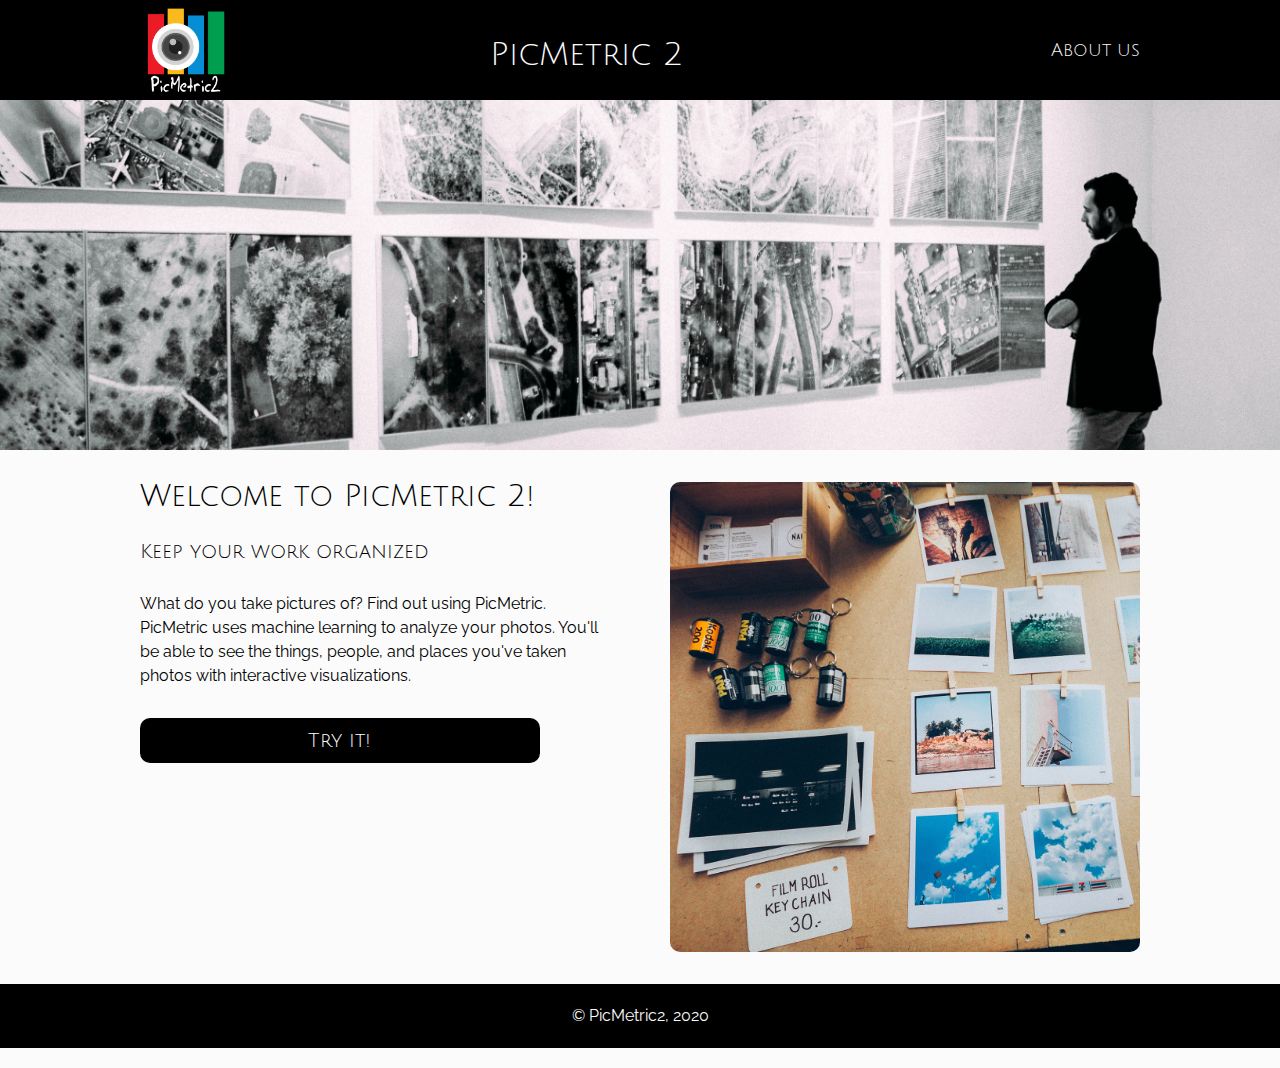
==== index.html @ 3ca545c9 "main page" ====
<!DOCTYPE html>

<html lang='en'>
    <head>
        <meta charset="utf-8">
        <title>Marketing page for PicMetric2</title>
        <meta name="viewport" content="width=device-width, initial-scale=1.0">
        <link href="https://fonts.googleapis.com/css?family=Julius+Sans+One|Raleway&display=swap" rel="stylesheet">
        <link href="css/Normalize.css" rel="stylesheet">
        <link href="css/index.css" rel="stylesheet">
    </head>

    <body>
        <nav>
            <div class="navContainer">
                <img src="img/logoPngW.png" alt="logo of picmetric2">
                <h1>PicMetric 2</h1>
                <div class="menu">
                    <a href="#">About us</a>
                </div>
            </div>
        </nav>

        <header>
            <div class="head">
                <img src="img/antweb.jpg" alt="header image">
            </div>
        </header>

        <div class="container home">
            <section class="content-section">
                <div class="text-content">
                    <h2>Welcome to PicMetric 2!</h2>
                    <h3>Keep your work organized</h3>
                    <p>What do you take pictures of? Find out using PicMetric. PicMetric uses machine learning to analyze your photos. You'll be able to see the things, people, and places you've taken photos with interactive visualizations.</p>
                    <div><a  class="btn" href="#">Try it!</a></div>
                </div>
                <div class="img-content">
                    <img src="img/soraweb.jpg" alt="picture for sign up">
                </div>
            </section>
        </div>

        <footer class="footer">
            <p class="copyright">&copy; PicMetric2, 2020</p>
        </footer>

    </body>

</html>
---- css/index.css ----
/* http://meyerweb.com/eric/tools/css/reset/ 
   v2.0 | 20110126
   License: none (public domain)
*/
html,
body,
div,
span,
applet,
object,
iframe,
h1,
h2,
h3,
h4,
h5,
h6,
p,
blockquote,
pre,
a,
abbr,
acronym,
address,
big,
cite,
code,
del,
dfn,
em,
img,
ins,
kbd,
q,
s,
samp,
small,
strike,
strong,
sub,
sup,
tt,
var,
b,
u,
i,
center,
dl,
dt,
dd,
ol,
ul,
li,
fieldset,
form,
label,
legend,
table,
caption,
tbody,
tfoot,
thead,
tr,
th,
td,
article,
aside,
canvas,
details,
embed,
figure,
figcaption,
footer,
header,
hgroup,
menu,
nav,
output,
ruby,
section,
summary,
time,
mark,
audio,
video {
  margin: 0;
  padding: 0;
  border: 0;
  font-size: 100%;
  font: inherit;
  vertical-align: baseline;
}
/* HTML5 display-role reset for older browsers */
article,
aside,
details,
figcaption,
figure,
footer,
header,
hgroup,
menu,
nav,
section {
  display: block;
}
body {
  line-height: 1;
}
ol,
ul {
  list-style: none;
}
blockquote,
q {
  quotes: none;
}
blockquote:before,
blockquote:after,
q:before,
q:after {
  content: '';
  content: none;
}
table {
  border-collapse: collapse;
  border-spacing: 0;
}
* {
  box-sizing: border-box;
}
html {
  font-size: 62.5%;
}
html,
body {
  font-family: 'Raleway', sans-serif;
  background-color: #FBFBFB;
}
h1,
h2,
h3,
h4,
h5 {
  font-family: 'Julius Sans One', sans-serif;
}
h1 {
  font-size: 3.2rem;
  padding-bottom: 10px;
  margin-top: 2rem;
}
h2 {
  font-size: 3rem;
  padding-bottom: 10px;
}
h3 {
  font-size: 2rem;
  padding-bottom: 10px;
  margin-top: 2rem;
}
p {
  line-height: 1.5;
  font-size: 1.6rem;
  padding-bottom: 10px;
  margin-top: 2rem;
  margin-bottom: 2rem;
}
img {
  max-width: 100%;
  height: auto;
}
.container {
  max-width: 1000px;
  width: 100%;
  margin: 0 auto;
}
nav {
  display: flex;
  justify-content: center;
  background-color: black;
  color: #FBFBFB;
}
nav .navContainer {
  display: flex;
  justify-content: space-between;
  align-items: center;
  width: 100%;
  max-width: 1000px;
}
nav .navContainer .menu {
  display: flex;
  width: 20%;
  justify-content: flex-end;
}
nav .navContainer .menu a {
  text-decoration: none;
  font-family: 'Julius Sans One', sans-serif;
  font-size: 1.8rem;
  color: #FBFBFB;
}
nav .navContainer .menu a:hover {
  color: darkgray;
  cursor: pointer;
}
@media (max-width: 500px) {
  nav .navContainer {
    flex-direction: column;
  }
  nav .navContainer .menu {
    width: 100%;
  }
}
nav .navContainer img {
  height: 10rem;
}
.footer {
  width: 100%;
  background: black;
}
.footer p {
  text-align: center;
  color: #FBFBFB;
  font-size: 1.6rem;
  padding: 20px;
}
header {
  display: flex;
  justify-content: center;
}
header .head img {
  animation-name: head;
  animation-timing-function: ease-in-out;
  animation-iteration-count: 1;
  animation-duration: 3s;
  animation-direction: alternate;
}
.home .content-section {
  margin: 30px 0;
  display: flex;
  flex-wrap: wrap;
  justify-content: space-between;
}
.home .content-section .text-content {
  width: 48%;
  padding-right: 1%;
}
.home .content-section .text-content .btn {
  text-decoration: none;
  font-family: 'Julius Sans One', sans-serif;
  display: block;
  background-color: black;
  cursor: pointer;
  width: 85%;
  height: 45px;
  font-size: 2rem;
  border-radius: 10px;
  text-align: center;
  padding-top: 1.3rem;
  color: white;
}
.home .content-section .text-content .btn:hover {
  background-color: darkgray;
}
.home .content-section .img-content {
  width: 48%;
  padding-left: 1%;
}
.home .content-section .img-content img {
  border-radius: 10px;
}
@media (max-width: 500px) {
  .home .content-section {
    flex-direction: column;
    justify-content: center;
  }
  .home .content-section .text-content {
    width: 100%;
  }
  .home .content-section .img-content {
    width: 100%;
  }
}
@keyframes head {
  0% {
    opacity: 0;
  }
  100% {
    opacity: 1;
  }
}
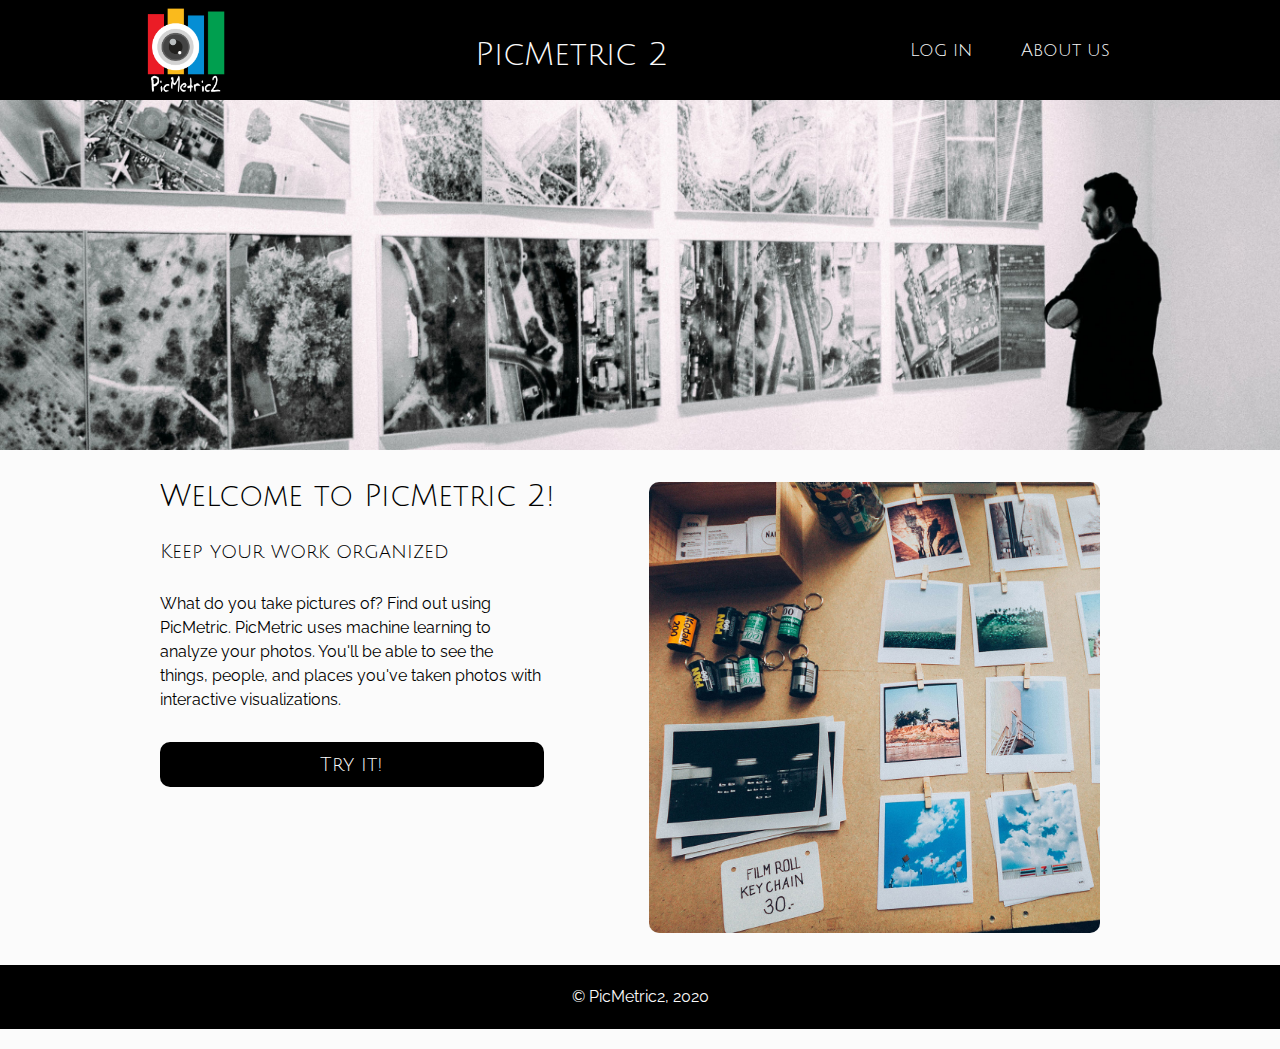
==== commit bbb7bced: "mobile version" ====
--- a/index.html
+++ b/index.html
@@ -16,6 +16,7 @@
                 <img src="img/logoPngW.png" alt="logo of picmetric2">
                 <h1>PicMetric 2</h1>
                 <div class="menu">
+                    <a href="#">Log in</a>
                     <a href="#">About us</a>
                 </div>
             </div>
--- a/css/index.css
+++ b/css/index.css
@@ -190,7 +190,8 @@
 nav .navContainer .menu {
   display: flex;
   width: 20%;
-  justify-content: flex-end;
+  justify-content: space-between;
+  margin-right: 3rem;
 }
 nav .navContainer .menu a {
   text-decoration: none;
@@ -199,19 +200,36 @@
   color: #FBFBFB;
 }
 nav .navContainer .menu a:hover {
-  color: darkgray;
+  color: #C0C0C0;
   cursor: pointer;
+}
+nav .navContainer img {
+  height: 10rem;
+}
+@media (max-width: 800px) {
+  nav .navContainer {
+    margin-right: 3rem;
+    margin-left: 3rem;
+  }
+  nav .navContainer .menu {
+    width: 30%;
+  }
 }
 @media (max-width: 500px) {
   nav .navContainer {
     flex-direction: column;
   }
+  nav .navContainer h1 {
+    display: none;
+  }
+  nav .navContainer img {
+    height: 20rem;
+  }
   nav .navContainer .menu {
     width: 100%;
-  }
-}
-nav .navContainer img {
-  height: 10rem;
+    justify-content: space-around;
+    padding-bottom: 2rem;
+  }
 }
 .footer {
   width: 100%;
@@ -235,7 +253,7 @@
   animation-direction: alternate;
 }
 .home .content-section {
-  margin: 30px 0;
+  margin: 30px 2rem;
   display: flex;
   flex-wrap: wrap;
   justify-content: space-between;
@@ -243,6 +261,9 @@
 .home .content-section .text-content {
   width: 48%;
   padding-right: 1%;
+}
+.home .content-section .text-content p {
+  width: 85%;
 }
 .home .content-section .text-content .btn {
   text-decoration: none;
@@ -256,28 +277,57 @@
   border-radius: 10px;
   text-align: center;
   padding-top: 1.3rem;
-  color: white;
+  color: #FBFBFB;
 }
 .home .content-section .text-content .btn:hover {
-  background-color: darkgray;
+  background-color: #C0C0C0;
+}
+@media (max-width: 800px) {
+  .home .content-section .text-content {
+    width: 60%;
+  }
+  .home .content-section .text-content p {
+    width: 95%;
+  }
+  .home .content-section .text-content .btn {
+    width: 95%;
+  }
 }
 .home .content-section .img-content {
   width: 48%;
   padding-left: 1%;
+  margin-right: 2rem;
 }
 .home .content-section .img-content img {
   border-radius: 10px;
+}
+@media (max-width: 800px) {
+  .home .content-section .img-content {
+    width: 35%;
+    margin-left: 0;
+  }
 }
 @media (max-width: 500px) {
   .home .content-section {
     flex-direction: column;
     justify-content: center;
+    margin: 0;
   }
   .home .content-section .text-content {
     width: 100%;
+    margin: 1rem;
+    padding: 0 3rem 0 1rem;
+  }
+  .home .content-section .text-content p {
+    width: 100%;
+  }
+  .home .content-section .text-content .btn {
+    width: 100%;
   }
   .home .content-section .img-content {
-    width: 100%;
+    margin: 1rem;
+    width: 100%;
+    padding: 0 3rem 0 1rem;
   }
 }
 @keyframes head {
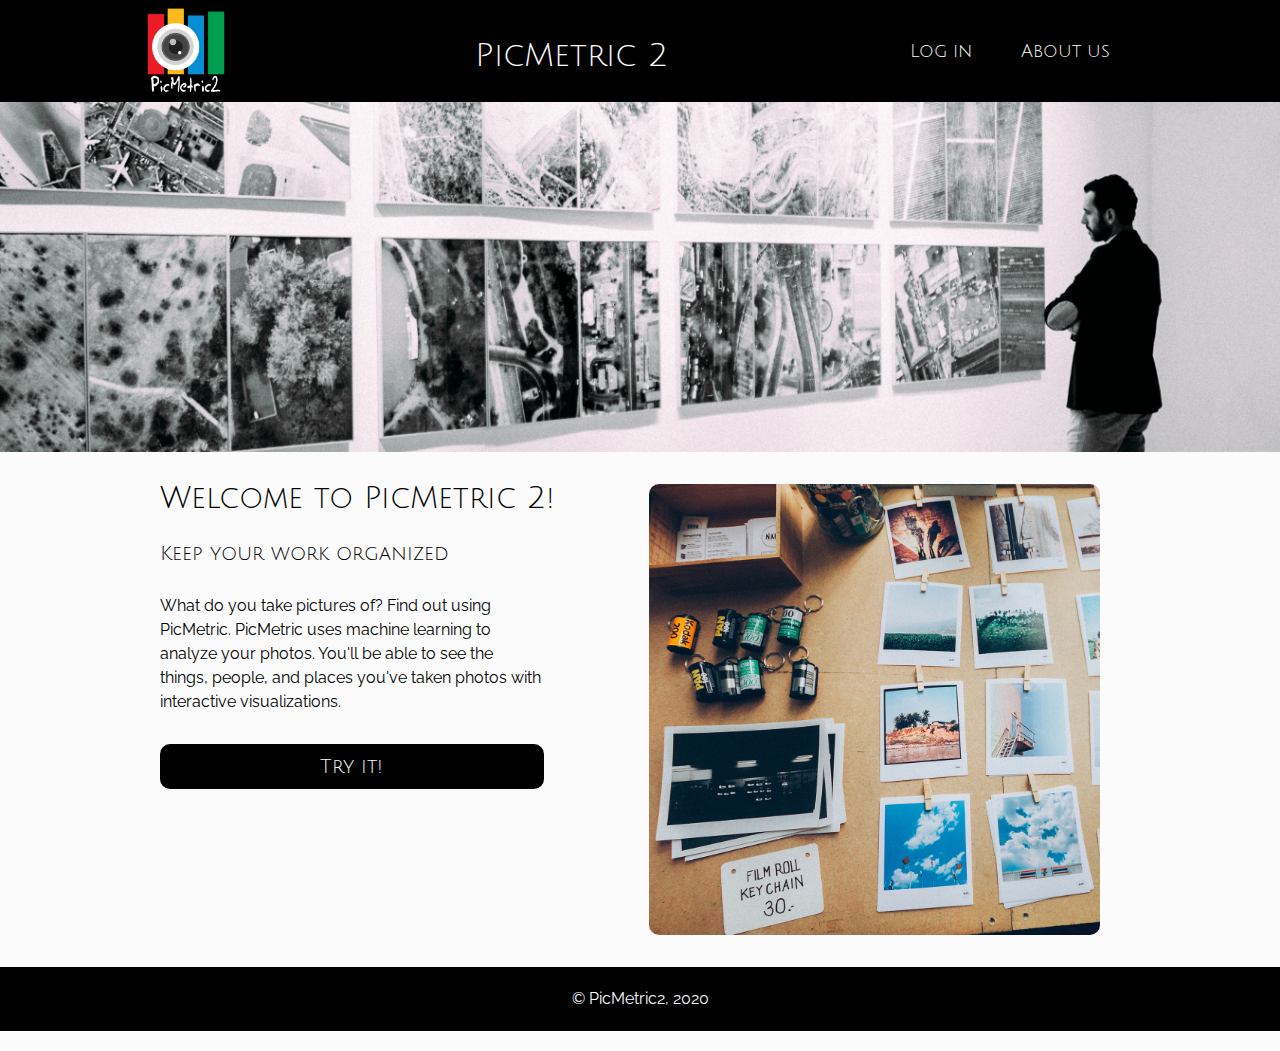
==== commit fb83ac57: "html for about page" ====
--- a/index.html
+++ b/index.html
@@ -13,11 +13,11 @@
     <body>
         <nav>
             <div class="navContainer">
-                <img src="img/logoPngW.png" alt="logo of picmetric2">
+                <a href="index.html"> <img src="img/logoPngW.png" alt="logo of picmetric2"></a>
                 <h1>PicMetric 2</h1>
                 <div class="menu">
                     <a href="#">Log in</a>
-                    <a href="#">About us</a>
+                    <a href="about.html">About us</a>
                 </div>
             </div>
         </nav>
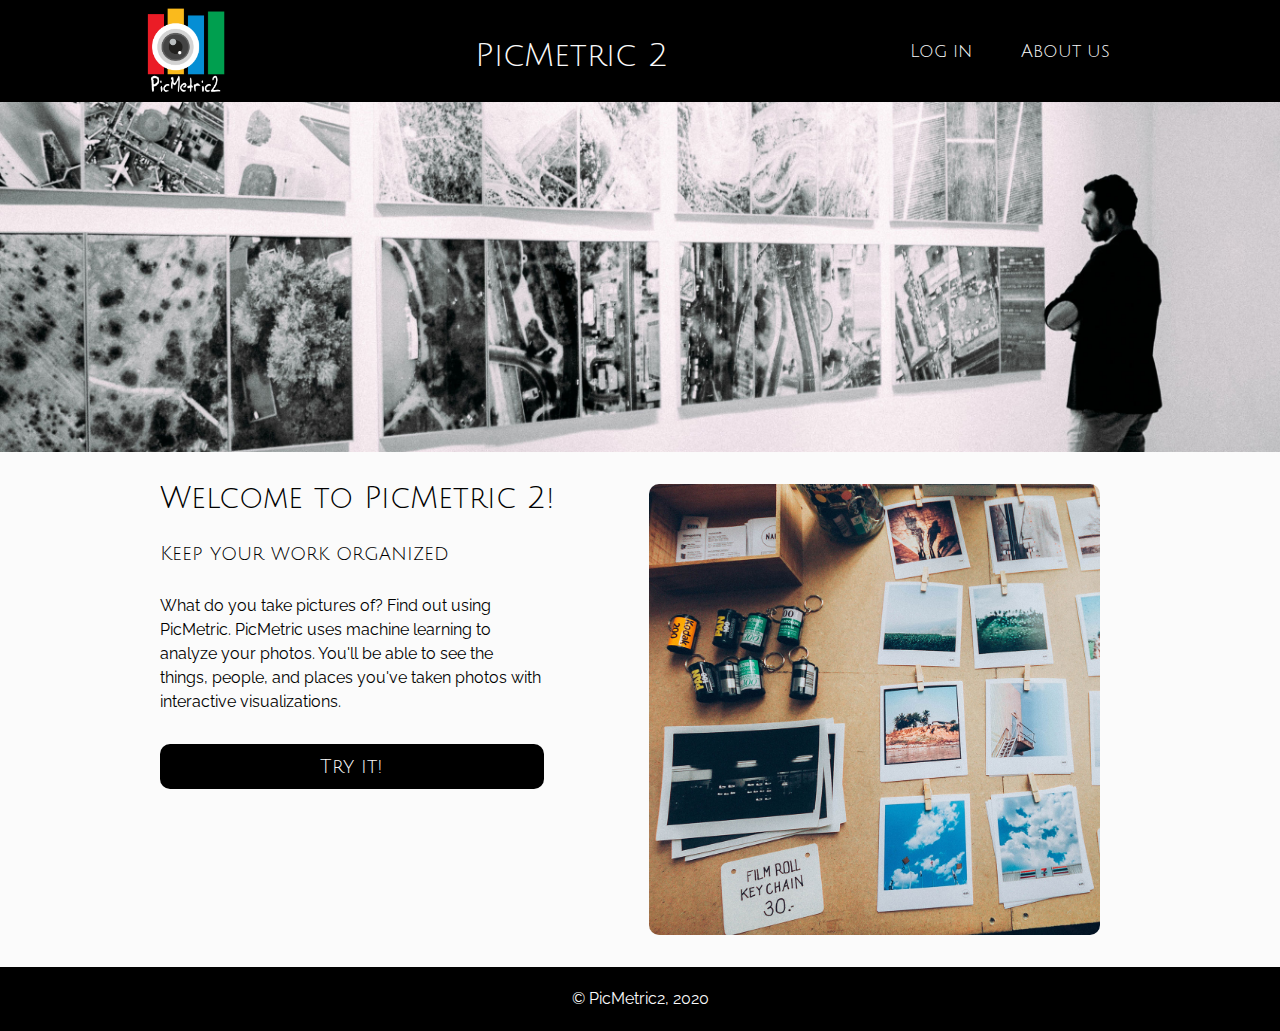
==== commit d786f5fa: "fixed problem with footer" ====
--- a/index.html
+++ b/index.html
@@ -28,6 +28,7 @@
             </div>
         </header>
 
+        
         <div class="container home">
             <section class="content-section">
                 <div class="text-content">
@@ -42,6 +43,7 @@
             </section>
         </div>
 
+
         <footer class="footer">
             <p class="copyright">&copy; PicMetric2, 2020</p>
         </footer>
--- a/css/index.css
+++ b/css/index.css
@@ -234,12 +234,15 @@
 .footer {
   width: 100%;
   background: black;
+  margin: 0;
+  padding: 0;
 }
 .footer p {
   text-align: center;
   color: #FBFBFB;
   font-size: 1.6rem;
   padding: 20px;
+  margin: 0;
 }
 header {
   display: flex;
@@ -303,7 +306,7 @@
 }
 @media (max-width: 800px) {
   .home .content-section .img-content {
-    width: 35%;
+    width: 38%;
     margin-left: 0;
   }
 }
@@ -338,3 +341,67 @@
     opacity: 1;
   }
 }
+.abouttop {
+  display: flex;
+  width: 100%;
+  margin: 0;
+  padding: 0;
+}
+.abouttop .meet {
+  width: 50%;
+  padding: 10rem 0 0 7rem;
+}
+@media (max-width: 800px) {
+  .abouttop .meet {
+    padding: 1.5rem 0 0 1.5rem;
+  }
+}
+.abouttop .teampic {
+  display: flex;
+  justify-content: flex-end;
+  width: 50%;
+  margin: 0;
+  padding: 0;
+}
+.abouttop .teampic img {
+  display: flex;
+  justify-content: flex-end;
+  margin: 0;
+  padding: 0;
+}
+@media (max-width: 500px) {
+  .abouttop {
+    flex-direction: column-reverse;
+  }
+  .abouttop .meet {
+    width: 100%;
+  }
+  .abouttop .teampic {
+    justify-content: flex-end;
+    width: 100%;
+  }
+  .abouttop .teampic img {
+    width: 100%;
+  }
+}
+.aboutteam {
+  display: flex;
+  flex-wrap: wrap;
+  justify-content: center;
+  color: #FBFBFB;
+  background-color: black;
+}
+.aboutteam div {
+  margin: 2rem;
+  width: 30%;
+}
+@media (max-width: 800px) {
+  .aboutteam div {
+    width: 40%;
+  }
+}
+@media (max-width: 500px) {
+  .aboutteam div {
+    width: 80%;
+  }
+}
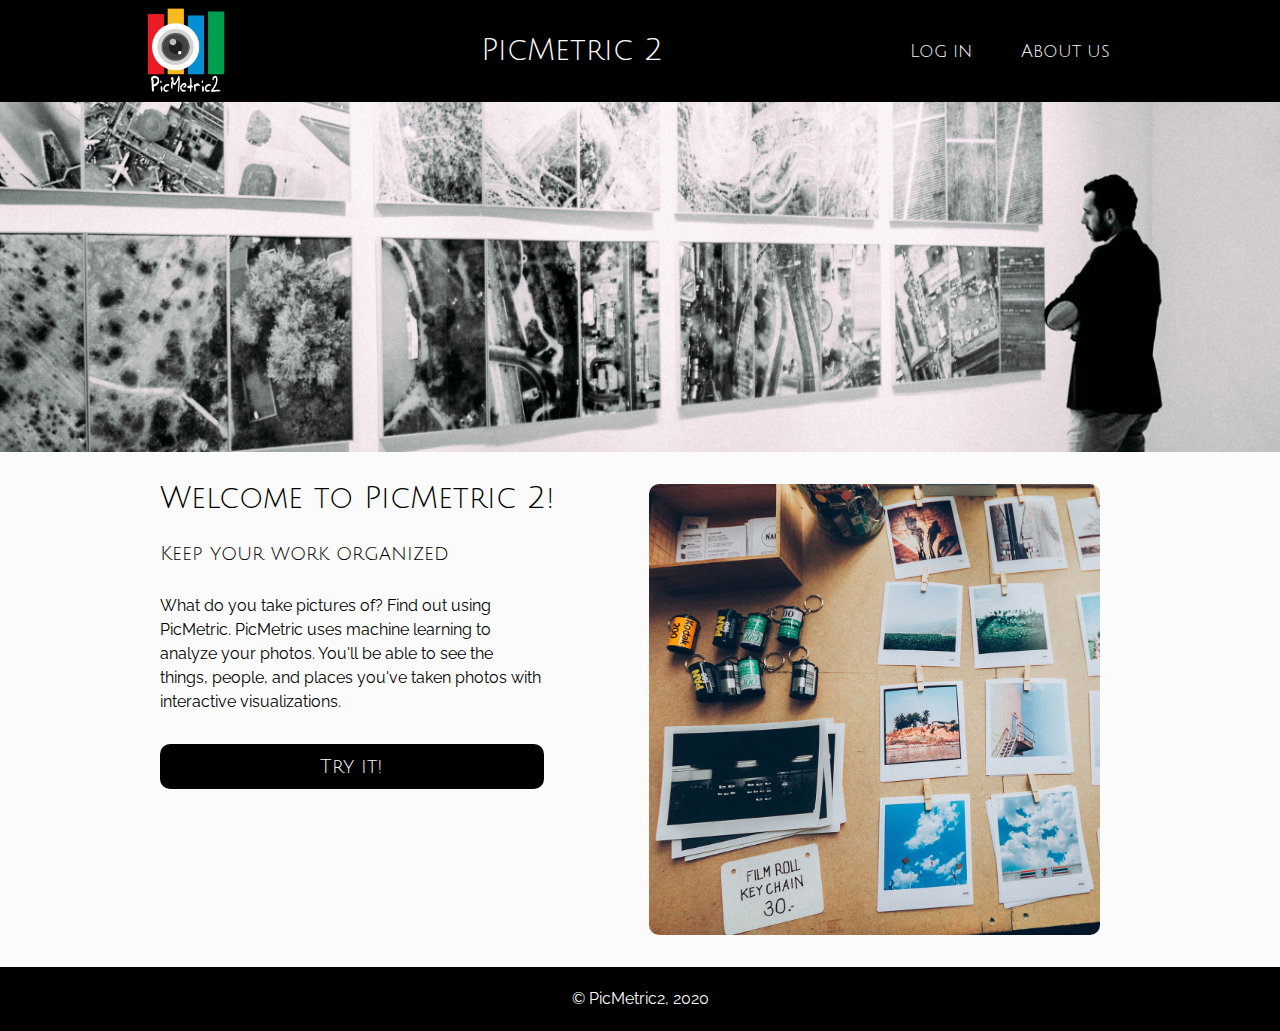
==== commit 583aa14b: "fixed size of hero img on about page and added link on main header" ====
--- a/index.html
+++ b/index.html
@@ -14,9 +14,9 @@
         <nav>
             <div class="navContainer">
                 <a href="index.html"> <img src="img/logoPngW.png" alt="logo of picmetric2"></a>
-                <h1>PicMetric 2</h1>
+                <a href="index.html" class="mainHeader">PicMetric 2</a>
                 <div class="menu">
-                    <a href="#">Log in</a>
+                    <a href="https://picmetric2.herokuapp.com/">Log in</a>
                     <a href="about.html">About us</a>
                 </div>
             </div>
@@ -35,7 +35,7 @@
                     <h2>Welcome to PicMetric 2!</h2>
                     <h3>Keep your work organized</h3>
                     <p>What do you take pictures of? Find out using PicMetric. PicMetric uses machine learning to analyze your photos. You'll be able to see the things, people, and places you've taken photos with interactive visualizations.</p>
-                    <div><a  class="btn" href="#">Try it!</a></div>
+                    <div><a  class="btn" href="https://picmetric2.herokuapp.com/">Try it!</a></div>
                 </div>
                 <div class="img-content">
                     <img src="img/soraweb.jpg" alt="picture for sign up">
--- a/css/index.css
+++ b/css/index.css
@@ -179,6 +179,8 @@
   justify-content: center;
   background-color: black;
   color: #FBFBFB;
+  position: sticky;
+  top: 0;
 }
 nav .navContainer {
   display: flex;
@@ -186,6 +188,16 @@
   align-items: center;
   width: 100%;
   max-width: 1000px;
+}
+nav .navContainer .mainHeader {
+  text-decoration: none;
+  color: #FBFBFB;
+  font-family: 'Julius Sans One', sans-serif;
+  font-size: 3rem;
+}
+nav .navContainer .mainHeader:hover {
+  color: #C0C0C0;
+  cursor: pointer;
 }
 nav .navContainer .menu {
   display: flex;
@@ -368,6 +380,11 @@
   justify-content: flex-end;
   margin: 0;
   padding: 0;
+  animation-name: team;
+  animation-timing-function: ease-in-out;
+  animation-iteration-count: 1;
+  animation-duration: 3s;
+  animation-direction: alternate;
 }
 @media (max-width: 500px) {
   .abouttop {
@@ -405,3 +422,11 @@
     width: 80%;
   }
 }
+@keyframes team {
+  0% {
+    opacity: 0;
+  }
+  100% {
+    opacity: 1;
+  }
+}
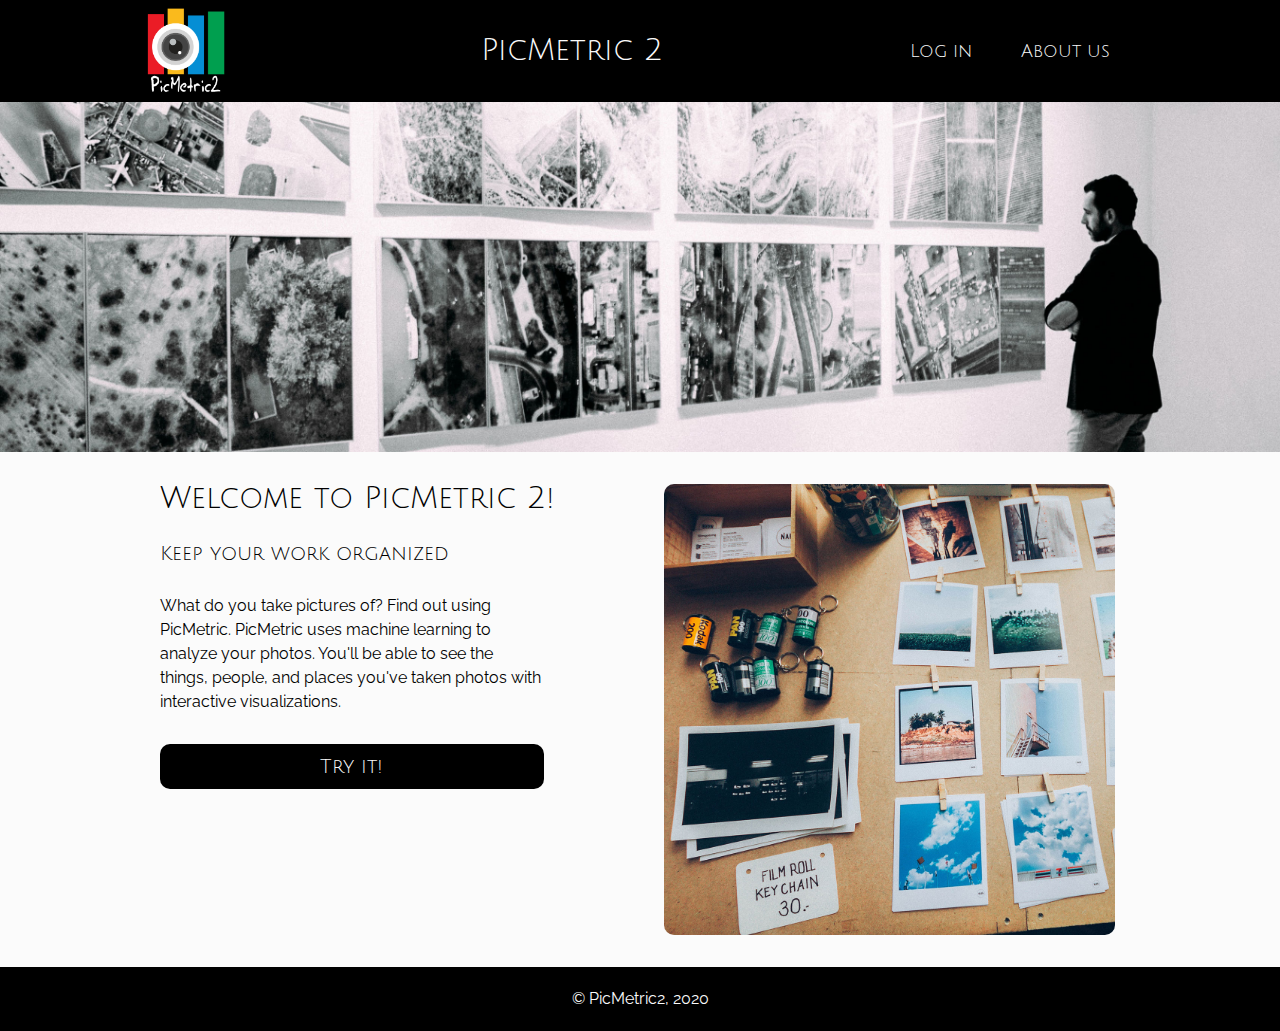
==== commit 2e0b73cc: "changed link to the app" ====
--- a/index.html
+++ b/index.html
@@ -16,7 +16,7 @@
                 <a href="index.html"> <img src="img/logoPngW.png" alt="logo of picmetric2"></a>
                 <a href="index.html" class="mainHeader">PicMetric 2</a>
                 <div class="menu">
-                    <a href="https://picmetric2.herokuapp.com/">Log in</a>
+                    <a href="https://picmetricanalyzer.now.sh/">Log in</a>
                     <a href="about.html">About us</a>
                 </div>
             </div>
@@ -35,7 +35,7 @@
                     <h2>Welcome to PicMetric 2!</h2>
                     <h3>Keep your work organized</h3>
                     <p>What do you take pictures of? Find out using PicMetric. PicMetric uses machine learning to analyze your photos. You'll be able to see the things, people, and places you've taken photos with interactive visualizations.</p>
-                    <div><a  class="btn" href="https://picmetric2.herokuapp.com/">Try it!</a></div>
+                    <div><a  class="btn" href="https://picmetricanalyzer.now.sh/">Try it!</a></div>
                 </div>
                 <div class="img-content">
                     <img src="img/soraweb.jpg" alt="picture for sign up">
--- a/css/index.css
+++ b/css/index.css
@@ -311,14 +311,14 @@
 .home .content-section .img-content {
   width: 48%;
   padding-left: 1%;
-  margin-right: 2rem;
+  margin-right: 0.5%;
 }
 .home .content-section .img-content img {
   border-radius: 10px;
 }
 @media (max-width: 800px) {
   .home .content-section .img-content {
-    width: 38%;
+    width: 37%;
     margin-left: 0;
   }
 }
